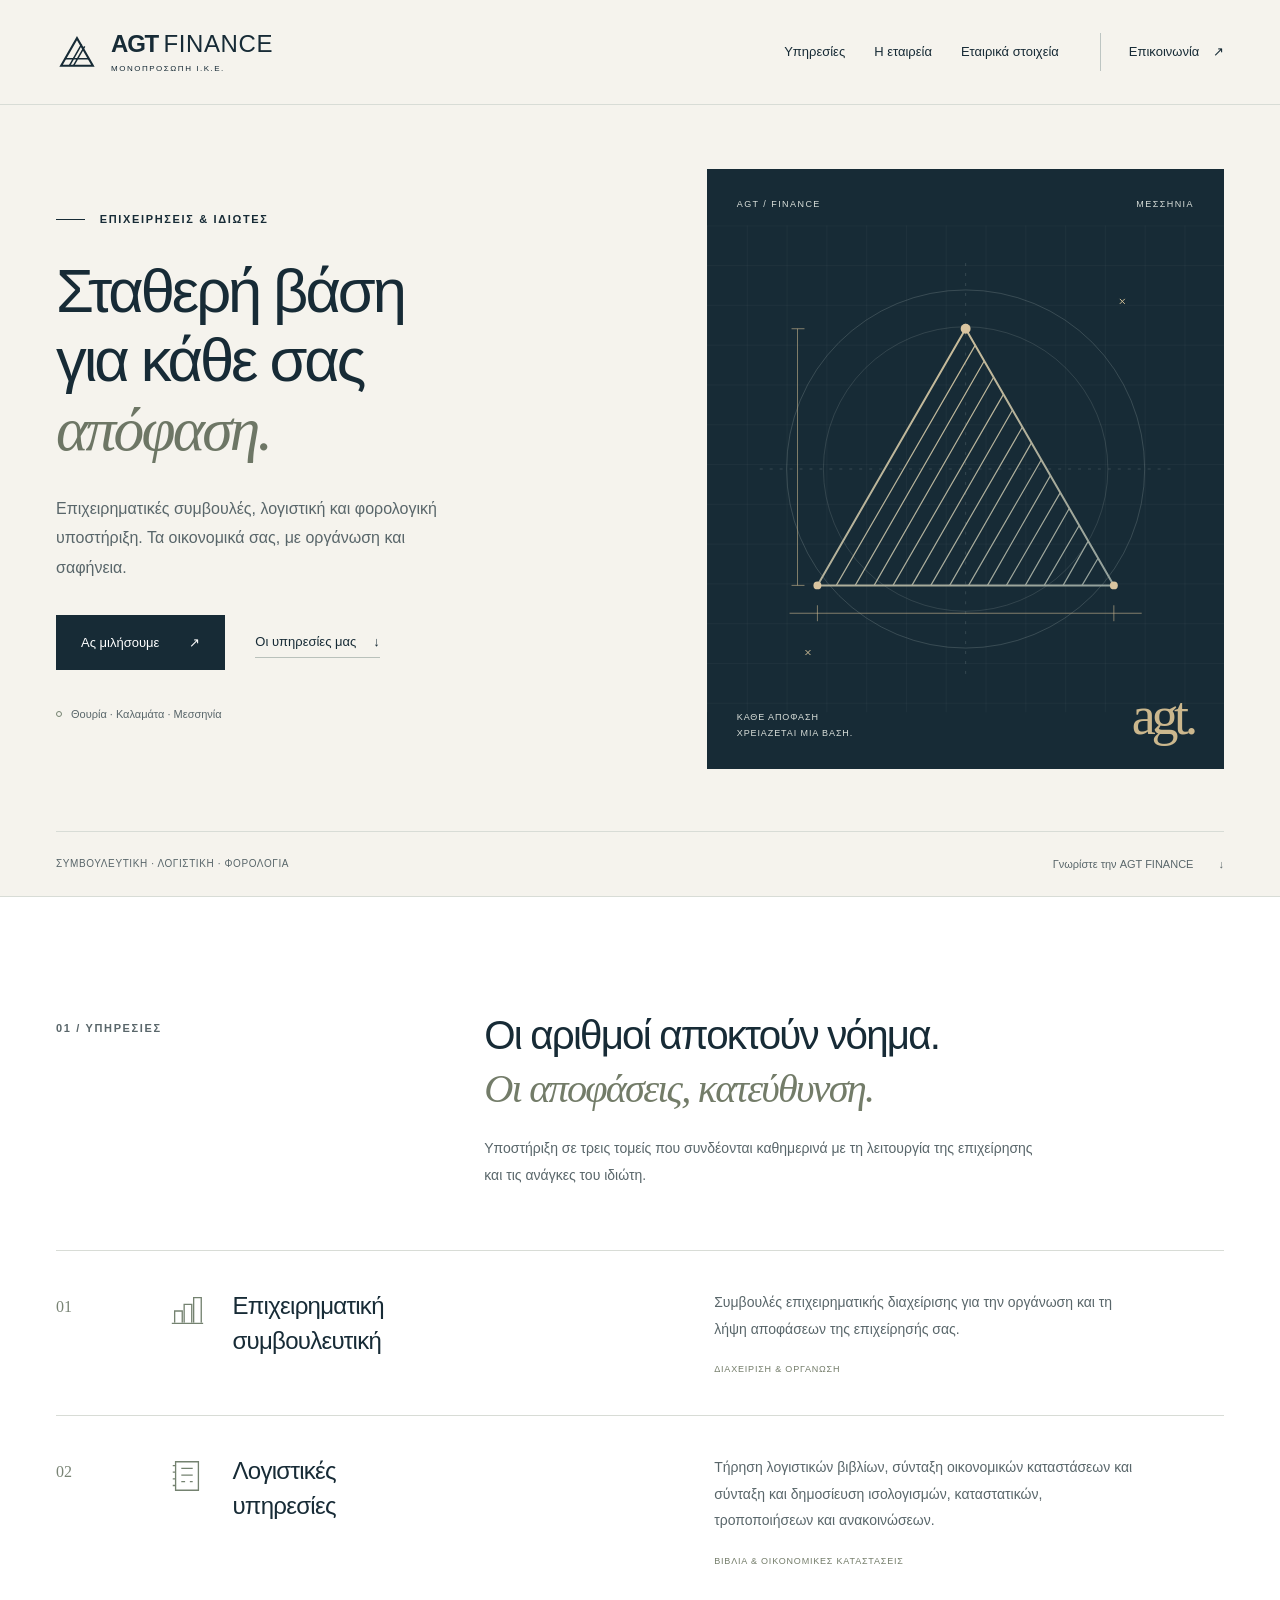
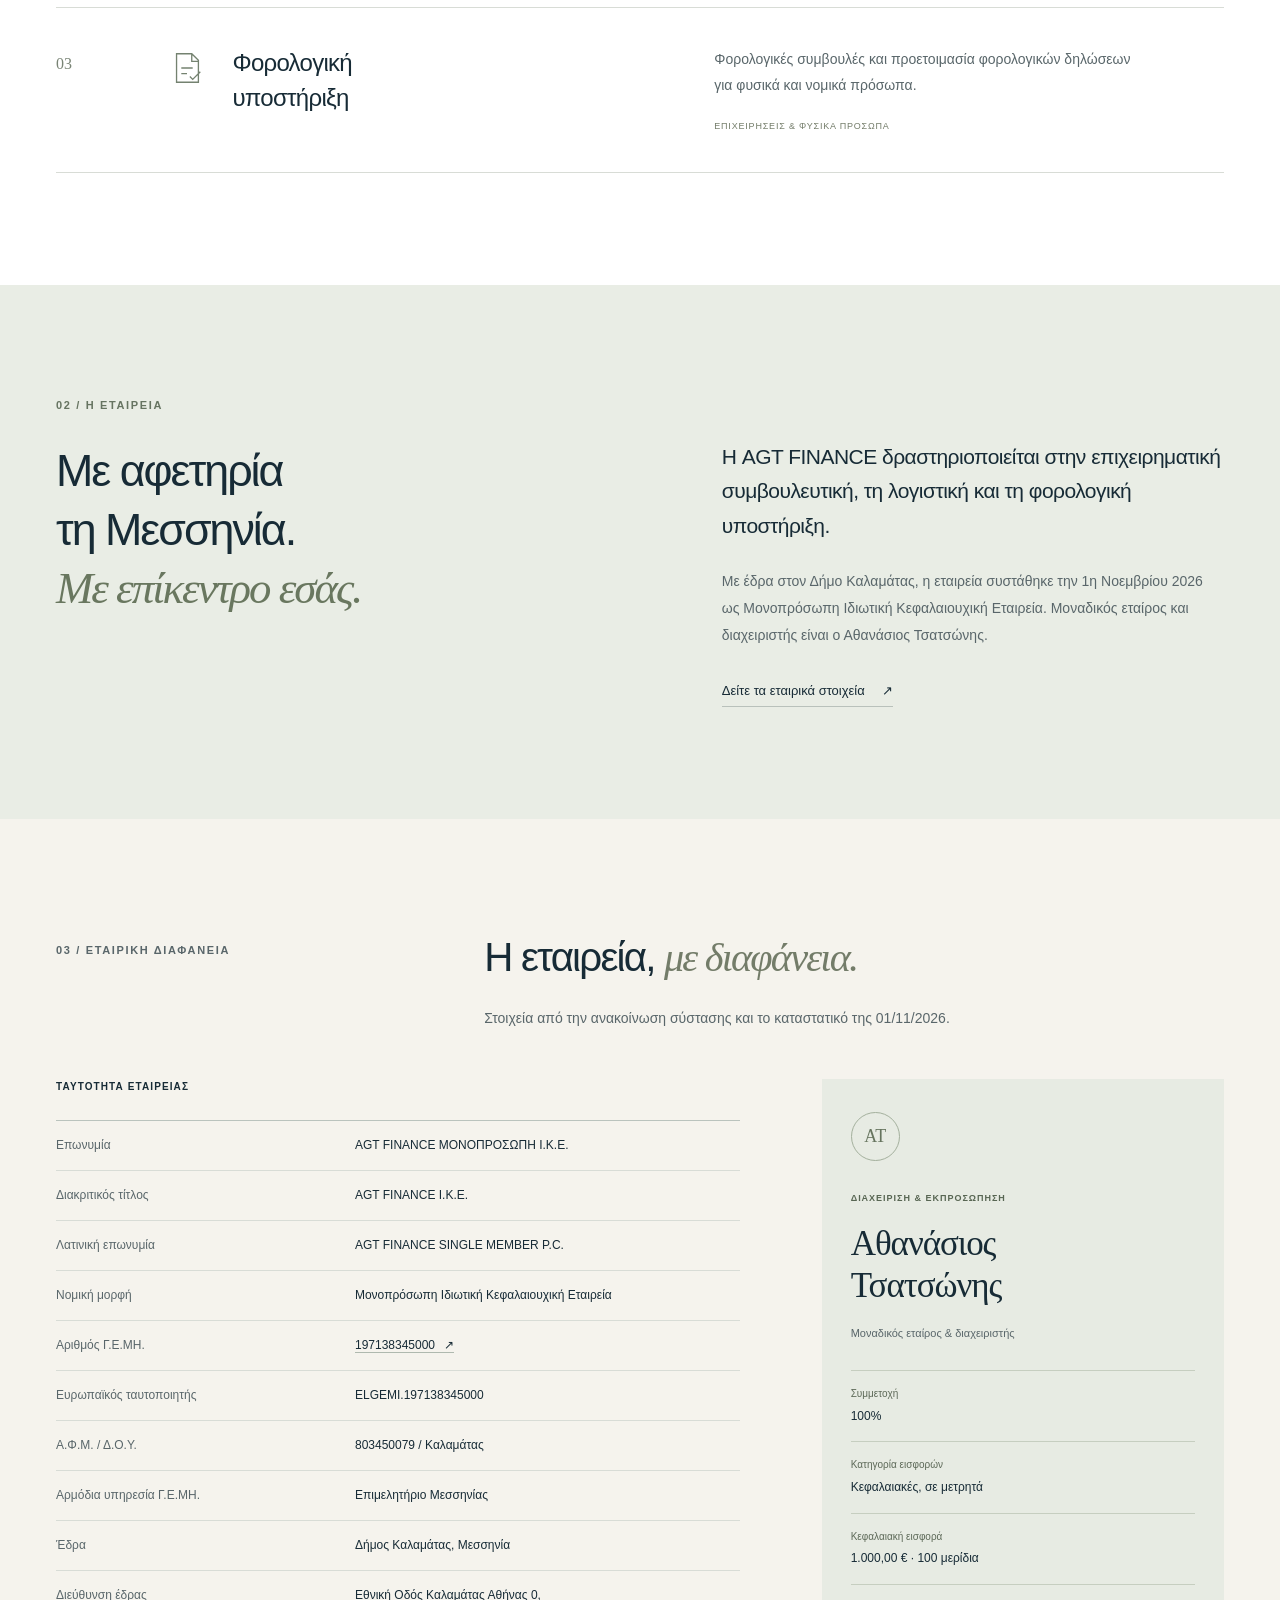
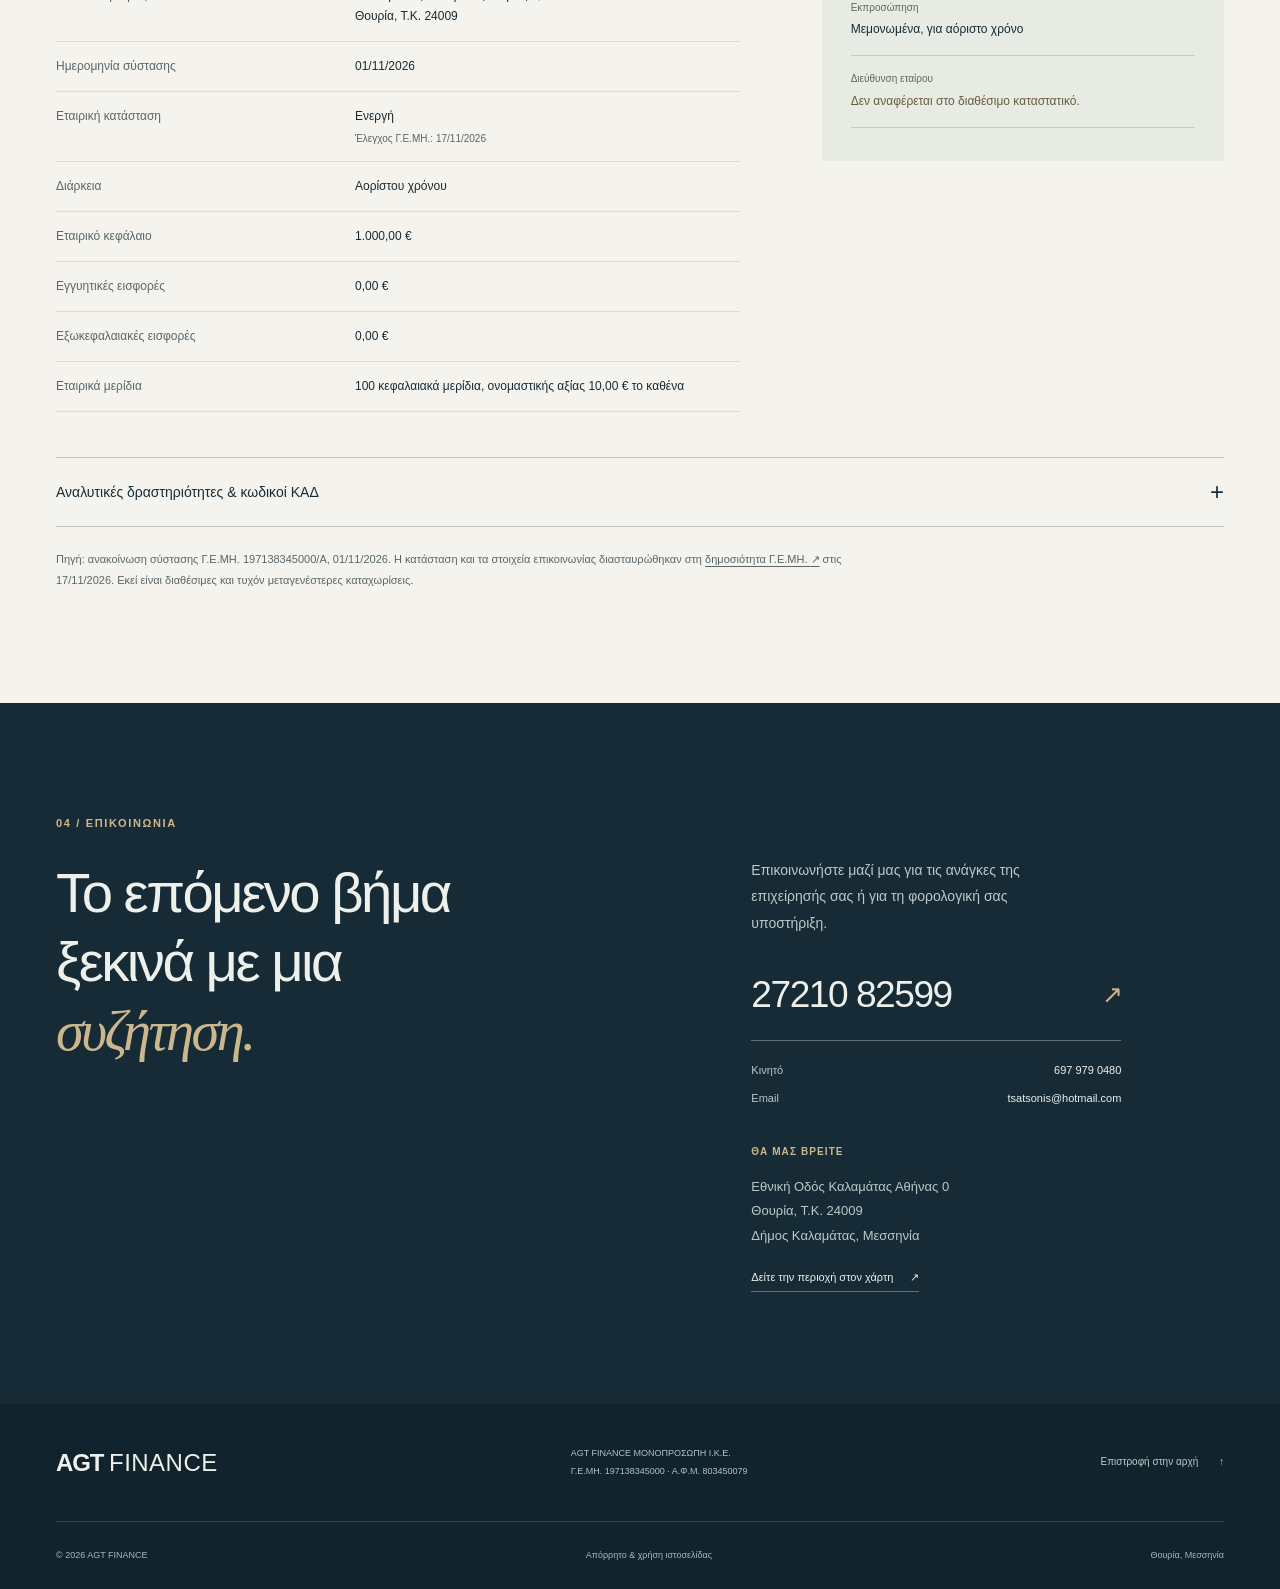
==== index.html @ 4bd919c2 "Create AGT FINANCE corporate website" ====
<!doctype html>
<html lang="el">
<head>
  <meta charset="utf-8">
  <meta name="viewport" content="width=device-width, initial-scale=1">
  <meta name="theme-color" content="#172b36">
  <title>AGT FINANCE | Επιχειρηματικές, λογιστικές & φορολογικές υπηρεσίες</title>
  <meta name="description" content="AGT FINANCE ΜΟΝΟΠΡΟΣΩΠΗ Ι.Κ.Ε. — Συμβουλές επιχειρηματικής διαχείρισης, λογιστικές και φορολογικές υπηρεσίες στη Μεσσηνία. Εταιρικά στοιχεία και επικοινωνία.">
  <link rel="canonical" href="https://kl1me.github.io/agt-finance/">
  <meta property="og:type" content="website">
  <meta property="og:locale" content="el_GR">
  <meta property="og:site_name" content="AGT FINANCE">
  <meta property="og:title" content="AGT FINANCE | Σταθερή βάση για κάθε σας απόφαση.">
  <meta property="og:description" content="Επιχειρηματικές συμβουλές, λογιστική και φορολογική υποστήριξη. Μεσσηνία.">
  <meta property="og:url" content="https://kl1me.github.io/agt-finance/">
  <link rel="icon" type="image/svg+xml" href="./assets/favicon.svg">
  <link rel="stylesheet" href="./styles.css">
  <script src="./script.js" defer></script>
  <script type="application/ld+json">
  {
    "@context": "https://schema.org",
    "@type": "AccountingService",
    "name": "AGT FINANCE Ι.Κ.Ε.",
    "legalName": "AGT FINANCE ΜΟΝΟΠΡΟΣΩΠΗ Ι.Κ.Ε.",
    "alternateName": "AGT FINANCE SINGLE MEMBER P.C.",
    "url": "https://kl1me.github.io/agt-finance/",
    "telephone": ["+302721082599", "+306979790480"],
    "email": "tsatsonis@hotmail.com",
    "taxID": "803450079",
    "foundingDate": "2026-11-01",
    "identifier": {"@type": "PropertyValue", "propertyID": "Γ.Ε.ΜΗ.", "value": "197138345000"},
    "address": {
      "@type": "PostalAddress",
      "streetAddress": "Εθνική Οδός Καλαμάτας Αθήνας 0",
      "addressLocality": "Θουρία, Δήμος Καλαμάτας",
      "addressRegion": "Μεσσηνία",
      "postalCode": "24009",
      "addressCountry": "GR"
    }
  }
  </script>
</head>
<body>
  <a class="skip-link" href="#main">Μετάβαση στο περιεχόμενο</a>
  <header class="header">
    <div class="container header-inner">
      <a class="brand" href="#home" aria-label="AGT FINANCE — Αρχική">
        <svg class="brand-symbol" viewBox="0 0 42 42" fill="none" aria-hidden="true"><path d="M5 34 20.5 7 36 34H5Z" stroke="currentColor" stroke-width="2"/><path d="M13 34 25 13M9 27h23M17 34l11-19" stroke="currentColor" stroke-width="1.5"/></svg>
        <span class="wordmark">AGT <span>FINANCE</span><small>ΜΟΝΟΠΡΟΣΩΠΗ Ι.Κ.Ε.</small></span>
      </a>
      <button class="menu-toggle" type="button" aria-expanded="false" aria-controls="navigation"><span>Μενού</span><svg width="20" height="20" viewBox="0 0 20 20" fill="none" aria-hidden="true"><path d="M2 6h16M2 14h16" stroke="currentColor" stroke-width="1.5"/></svg></button>
      <nav class="navigation" id="navigation" aria-label="Κύρια πλοήγηση">
        <a href="#services">Υπηρεσίες</a>
        <a href="#company">Η εταιρεία</a>
        <a href="#transparency">Εταιρικά στοιχεία</a>
        <a class="nav-contact" href="#contact">Επικοινωνία <span aria-hidden="true">↗</span></a>
      </nav>
    </div>
  </header>

  <main id="main">
    <section class="hero" id="home" aria-labelledby="hero-title">
      <div class="container hero-grid">
        <div class="hero-copy">
          <p class="eyebrow"><span class="short-rule"></span> ΕΠΙΧΕΙΡΗΣΕΙΣ & ΙΔΙΩΤΕΣ</p>
          <h1 id="hero-title">Σταθερή βάση<br>για κάθε σας<br><em>απόφαση.</em></h1>
          <p class="hero-description">Επιχειρηματικές συμβουλές, λογιστική και φορολογική υποστήριξη. Τα οικονομικά σας, με οργάνωση και σαφήνεια.</p>
          <div class="hero-actions">
            <a class="button button-dark" href="#contact">Ας μιλήσουμε <span aria-hidden="true">↗</span></a>
            <a class="text-link" href="#services">Οι υπηρεσίες μας <span aria-hidden="true">↓</span></a>
          </div>
          <div class="hero-location"><span class="location-dot" aria-hidden="true"></span> Θουρία · Καλαμάτα · Μεσσηνία</div>
        </div>
        <div class="hero-art" aria-hidden="true">
          <div class="art-top"><span>AGT / FINANCE</span><span>ΜΕΣΣΗΝΙΑ</span></div>
          <svg class="architecture" viewBox="0 0 520 490" fill="none">
            <defs>
              <pattern id="grid" width="40" height="40" patternUnits="userSpaceOnUse"><path d="M40 0H0v40" stroke="#d4dbd9" stroke-opacity=".13" stroke-width=".6"/></pattern>
              <linearGradient id="pillar" x1="165" y1="100" x2="390" y2="410" gradientUnits="userSpaceOnUse"><stop stop-color="#d4c29a"/><stop offset="1" stop-color="#8c9d9c"/></linearGradient>
            </defs>
            <path fill="url(#grid)" d="M0 0h520v490H0z"/>
            <circle cx="260" cy="245" r="180" stroke="#d7dfdc" stroke-opacity=".18"/>
            <circle cx="260" cy="245" r="143" stroke="#d7dfdc" stroke-opacity=".14"/>
            <path d="M260 38v414M53 245h414" stroke="#d7dfdc" stroke-opacity=".16" stroke-dasharray="3 7"/>
            <path d="m111 362 149-258 149 258H111Z" stroke="url(#pillar)" stroke-width="2"/>
            <path d="m130 362 140-242m-121 242L279 136M168 362l120-209M187 362l111-192M206 362l101-176M225 362l92-159M244 362l82-143M263 362l73-126M282 362l63-110M301 362l54-93M320 362l44-77M339 362l35-60M358 362l25-44M377 362l16-27" stroke="url(#pillar)" stroke-width="1.2"/>
            <path d="M83 390h354M111 382v16m298-16v16M91 362V104m-6 0h13m-13 258h13" stroke="#cdb990" stroke-opacity=".6"/>
            <circle cx="260" cy="104" r="5" fill="#dac5a0"/>
            <circle cx="111" cy="362" r="4" fill="#dac5a0"/>
            <circle cx="409" cy="362" r="4" fill="#dac5a0"/>
            <path d="m415 79 5-5m-5 0 5 5M99 432l5-5m-5 0 5 5" stroke="#d4c29a"/>
          </svg>
          <div class="art-bottom"><span>ΚΑΘΕ ΑΠΟΦΑΣΗ<br>ΧΡΕΙΑΖΕΤΑΙ ΜΙΑ ΒΑΣΗ.</span><span class="art-monogram">agt.</span></div>
        </div>
      </div>
      <div class="container hero-bottom"><span>ΣΥΜΒΟΥΛΕΥΤΙΚΗ · ΛΟΓΙΣΤΙΚΗ · ΦΟΡΟΛΟΓΙΑ</span><a href="#services">Γνωρίστε την AGT FINANCE <span aria-hidden="true">↓</span></a></div>
    </section>

    <section class="services section" id="services" aria-labelledby="services-title">
      <div class="container">
        <div class="section-heading">
          <p class="eyebrow">01 / ΥΠΗΡΕΣΙΕΣ</p>
          <div><h2 id="services-title">Οι αριθμοί αποκτούν νόημα.<br><em>Οι αποφάσεις, κατεύθυνση.</em></h2><p>Υποστήριξη σε τρεις τομείς που συνδέονται καθημερινά με τη λειτουργία της επιχείρησης και τις ανάγκες του ιδιώτη.</p></div>
        </div>
        <div class="service-list">
          <article class="service-row">
            <span class="service-number" aria-hidden="true">01</span>
            <div class="service-name"><svg viewBox="0 0 40 40" fill="none" aria-hidden="true"><path d="M7 32V20h8v12m2 0V13h8v19m2 0V6h8v26M4 33h33" stroke="currentColor" stroke-width="1.4"/></svg><h3>Επιχειρηματική<br>συμβουλευτική</h3></div>
            <div class="service-description"><p>Συμβουλές επιχειρηματικής διαχείρισης για την οργάνωση και τη λήψη αποφάσεων της επιχείρησής σας.</p><span class="service-tag">ΔΙΑΧΕΙΡΙΣΗ & ΟΡΓΑΝΩΣΗ</span></div>
          </article>
          <article class="service-row">
            <span class="service-number" aria-hidden="true">02</span>
            <div class="service-name"><svg viewBox="0 0 40 40" fill="none" aria-hidden="true"><path d="M8 5h24v30H8V5Zm6 7h12m-12 7h12m-12 7h4m5 0h3M5 9h3M5 16h3M5 23h3M5 30h3" stroke="currentColor" stroke-width="1.4"/></svg><h3>Λογιστικές<br>υπηρεσίες</h3></div>
            <div class="service-description"><p>Τήρηση λογιστικών βιβλίων, σύνταξη οικονομικών καταστάσεων και σύνταξη και δημοσίευση ισολογισμών, καταστατικών, τροποποιήσεων και ανακοινώσεων.</p><span class="service-tag">ΒΙΒΛΙΑ & ΟΙΚΟΝΟΜΙΚΕΣ ΚΑΤΑΣΤΑΣΕΙΣ</span></div>
          </article>
          <article class="service-row">
            <span class="service-number" aria-hidden="true">03</span>
            <div class="service-name"><svg viewBox="0 0 40 40" fill="none" aria-hidden="true"><path d="M9 5h16l7 7v23H9V5Zm16 0v8h7M14 20h12m-12 6h6m3 3 3 3 8-8" stroke="currentColor" stroke-width="1.4"/></svg><h3>Φορολογική<br>υποστήριξη</h3></div>
            <div class="service-description"><p>Φορολογικές συμβουλές και προετοιμασία φορολογικών δηλώσεων για φυσικά και νομικά πρόσωπα.</p><span class="service-tag">ΕΠΙΧΕΙΡΗΣΕΙΣ & ΦΥΣΙΚΑ ΠΡΟΣΩΠΑ</span></div>
          </article>
        </div>
      </div>
    </section>

    <section class="about section" id="company" aria-labelledby="company-title">
      <div class="container about-grid">
        <div class="about-intro"><p class="eyebrow">02 / Η ΕΤΑΙΡΕΙΑ</p><h2 id="company-title">Με αφετηρία<br>τη Μεσσηνία.<br><em>Με επίκεντρο εσάς.</em></h2></div>
        <div class="about-copy"><p class="lead">Η AGT FINANCE δραστηριοποιείται στην επιχειρηματική συμβουλευτική, τη λογιστική και τη φορολογική υποστήριξη.</p><p>Με έδρα στον Δήμο Καλαμάτας, η εταιρεία συστάθηκε την 1η Νοεμβρίου 2026 ως Μονοπρόσωπη Ιδιωτική Κεφαλαιουχική Εταιρεία. Μοναδικός εταίρος και διαχειριστής είναι ο Αθανάσιος Τσατσώνης.</p><a class="text-link" href="#transparency">Δείτε τα εταιρικά στοιχεία <span aria-hidden="true">↗</span></a></div>
      </div>
    </section>

    <section class="transparency section" id="transparency" aria-labelledby="transparency-title">
      <div class="container">
        <div class="section-heading"><p class="eyebrow">03 / ΕΤΑΙΡΙΚΗ ΔΙΑΦΑΝΕΙΑ</p><div><h2 id="transparency-title">Η εταιρεία, <em>με διαφάνεια.</em></h2><p>Στοιχεία από την ανακοίνωση σύστασης και το καταστατικό της 01/11/2026.</p></div></div>
        <div class="legal-grid">
          <div class="company-details">
            <h3 class="small-heading">ΤΑΥΤΟΤΗΤΑ ΕΤΑΙΡΕΙΑΣ</h3>
            <dl class="details-list">
              <div><dt>Επωνυμία</dt><dd>AGT FINANCE ΜΟΝΟΠΡΟΣΩΠΗ Ι.Κ.Ε.</dd></div>
              <div><dt>Διακριτικός τίτλος</dt><dd>AGT FINANCE Ι.Κ.Ε.</dd></div>
              <div><dt>Λατινική επωνυμία</dt><dd>AGT FINANCE SINGLE MEMBER P.C.</dd></div>
              <div><dt>Νομική μορφή</dt><dd>Μονοπρόσωπη Ιδιωτική Κεφαλαιουχική Εταιρεία</dd></div>
              <div><dt>Αριθμός Γ.Ε.ΜΗ.</dt><dd><a href="https://publicity.businessportal.gr/company/197138345000" target="_blank" rel="noopener noreferrer">197138345000 <span aria-hidden="true">↗</span></a></dd></div>
              <div><dt>Ευρωπαϊκός ταυτοποιητής</dt><dd>ELGEMI.197138345000</dd></div>
              <div><dt>Α.Φ.Μ. / Δ.Ο.Υ.</dt><dd>803450079 / Καλαμάτας</dd></div>
              <div><dt>Αρμόδια υπηρεσία Γ.Ε.ΜΗ.</dt><dd>Επιμελητήριο Μεσσηνίας</dd></div>
              <div><dt>Έδρα</dt><dd>Δήμος Καλαμάτας, Μεσσηνία</dd></div>
              <div><dt>Διεύθυνση έδρας</dt><dd>Εθνική Οδός Καλαμάτας Αθήνας 0,<br>Θουρία, Τ.Κ. 24009</dd></div>
              <div><dt>Ημερομηνία σύστασης</dt><dd><time datetime="2026-11-01">01/11/2026</time></dd></div>
              <div><dt>Εταιρική κατάσταση</dt><dd>Ενεργή <small class="verified-date">Έλεγχος Γ.Ε.ΜΗ.: 17/11/2026</small></dd></div>
              <div><dt>Διάρκεια</dt><dd>Αορίστου χρόνου</dd></div>
              <div><dt>Εταιρικό κεφάλαιο</dt><dd>1.000,00 €</dd></div>
              <div><dt>Εγγυητικές εισφορές</dt><dd>0,00 €</dd></div>
              <div><dt>Εξωκεφαλαιακές εισφορές</dt><dd>0,00 €</dd></div>
              <div><dt>Εταιρικά μερίδια</dt><dd>100 κεφαλαιακά μερίδια, ονομαστικής αξίας 10,00 € το καθένα</dd></div>
            </dl>
          </div>
          <aside class="partner-panel" aria-labelledby="partner-title">
            <div class="partner-avatar" aria-hidden="true">ΑΤ</div>
            <p class="small-heading">ΔΙΑΧΕΙΡΙΣΗ & ΕΚΠΡΟΣΩΠΗΣΗ</p>
            <h3 id="partner-title">Αθανάσιος<br>Τσατσώνης</h3>
            <p class="partner-role">Μοναδικός εταίρος & διαχειριστής</p>
            <dl class="partner-details">
              <div><dt>Συμμετοχή</dt><dd>100%</dd></div>
              <div><dt>Κατηγορία εισφορών</dt><dd>Κεφαλαιακές, σε μετρητά</dd></div>
              <div><dt>Κεφαλαιακή εισφορά</dt><dd>1.000,00 € · 100 μερίδια</dd></div>
              <div><dt>Εκπροσώπηση</dt><dd>Μεμονωμένα, για αόριστο χρόνο</dd></div>
              <div><dt>Διεύθυνση εταίρου</dt><dd class="pending-address">Δεν αναφέρεται στο διαθέσιμο καταστατικό.</dd></div>
            </dl>
          </aside>
        </div>
        <details class="activity-details"><summary><span>Αναλυτικές δραστηριότητες & κωδικοί ΚΑΔ</span><span class="details-plus" aria-hidden="true">+</span></summary>
          <ul class="activity-list">
            <li><code>70201000</code><span>Υπηρεσίες παροχής συμβουλών επιχειρηματικής διαχείρισης <strong>Κύρια δραστηριότητα</strong></span></li>
            <li><code>69202201</code><span>Υπηρεσίες λογιστή για σύνταξη οικονομικών καταστάσεων και φορολογικών δηλώσεων</span></li>
            <li><code>69202202</code><span>Υπηρεσίες σύνταξης και δημοσίευσης ισολογισμών, καταστατικών, τροποποιήσεων, ανακοινώσεων κ.λπ.</span></li>
            <li><code>69202300</code><span>Υπηρεσίες τήρησης λογιστικών βιβλίων</span></li>
            <li><code>69203100</code><span>Υπηρεσίες παροχής φορολογικών συμβουλών σε νομικά πρόσωπα και προετοιμασία φορολογικών δηλώσεων</span></li>
            <li><code>69203200</code><span>Υπηρεσίες παροχής φορολογικών συμβουλών σε φυσικά πρόσωπα και προετοιμασία φορολογικών δηλώσεων</span></li>
          </ul>
        </details>
        <p class="source-note">Πηγή: ανακοίνωση σύστασης Γ.Ε.ΜΗ. 197138345000/Α, 01/11/2026. Η κατάσταση και τα στοιχεία επικοινωνίας διασταυρώθηκαν στη <a href="https://publicity.businessportal.gr/company/197138345000" target="_blank" rel="noopener noreferrer">δημοσιότητα Γ.Ε.ΜΗ. <span aria-hidden="true">↗</span></a> στις 17/11/2026. Εκεί είναι διαθέσιμες και τυχόν μεταγενέστερες καταχωρίσεις.</p>
      </div>
    </section>

    <section class="contact section" id="contact" aria-labelledby="contact-title">
      <div class="container contact-grid">
        <div><p class="eyebrow">04 / ΕΠΙΚΟΙΝΩΝΙΑ</p><h2 id="contact-title">Το επόμενο βήμα<br>ξεκινά με μια<br><em>συζήτηση.</em></h2></div>
        <div class="contact-info"><p>Επικοινωνήστε μαζί μας για τις ανάγκες της επιχείρησής σας ή για τη φορολογική σας υποστήριξη.</p><a class="phone-link" href="tel:+302721082599" aria-label="Καλέστε στο 27210 82599">27210 82599 <span aria-hidden="true">↗</span></a><div class="contact-extra"><a href="tel:+306979790480">Κινητό <span>697 979 0480</span></a><a href="mailto:tsatsonis@hotmail.com">Email <span>tsatsonis@hotmail.com</span></a></div><div class="contact-address"><span class="small-heading">ΘΑ ΜΑΣ ΒΡΕΙΤΕ</span><address>Εθνική Οδός Καλαμάτας Αθήνας 0<br>Θουρία, Τ.Κ. 24009<br>Δήμος Καλαμάτας, Μεσσηνία</address><a class="text-link" href="https://www.google.com/maps/search/?api=1&query=Εθνική+Οδός+Καλαμάτας+Αθήνας+Θουρία+24009" target="_blank" rel="noopener noreferrer">Δείτε την περιοχή στον χάρτη <span aria-hidden="true">↗</span></a></div></div>
      </div>
    </section>
  </main>

  <footer class="footer">
    <div class="container footer-top"><a class="footer-brand" href="#home">AGT <span>FINANCE</span></a><p>AGT FINANCE ΜΟΝΟΠΡΟΣΩΠΗ Ι.Κ.Ε.<br>Γ.Ε.ΜΗ. 197138345000 · Α.Φ.Μ. 803450079</p><a class="back-top" href="#home">Επιστροφή στην αρχή <span aria-hidden="true">↑</span></a></div>
    <div class="container footer-bottom"><span>© 2026 AGT FINANCE</span><button class="privacy-button" type="button" data-open-privacy>Απόρρητο & χρήση ιστοσελίδας</button><span>Θουρία, Μεσσηνία</span></div>
  </footer>

  <dialog class="privacy-dialog" id="privacy-dialog" aria-labelledby="privacy-title">
    <div class="dialog-header"><p class="eyebrow">AGT FINANCE</p><button class="dialog-close" type="button" data-close-privacy aria-label="Κλείσιμο">×</button></div>
    <h2 id="privacy-title">Απόρρητο & χρήση</h2>
    <p>Η ιστοσελίδα παρέχει πληροφορίες για την AGT FINANCE ΜΟΝΟΠΡΟΣΩΠΗ Ι.Κ.Ε. και τις δραστηριότητές της. Το περιεχόμενο δεν αποτελεί εξατομικευμένη λογιστική, φορολογική ή επιχειρηματική συμβουλή.</p>
    <h3>Δεδομένα περιήγησης</h3><p>Η ιστοσελίδα δεν περιλαμβάνει φόρμα επικοινωνίας, εργαλεία ανάλυσης επισκεψιμότητας, διαφημιστικούς ιχνηλάτες ή ενσωματωμένους χάρτες και δεν εγκαθιστά cookies από τον κώδικά της.</p><p>Η φιλοξενία παρέχεται από το GitHub Pages. Κατά την επίσκεψή σας, το GitHub ενδέχεται να επεξεργάζεται τεχνικά δεδομένα, όπως τη διεύθυνση IP, σύμφωνα με τη <a href="https://docs.github.com/en/site-policy/privacy-policies/github-general-privacy-statement" target="_blank" rel="noopener noreferrer">δική του δήλωση απορρήτου</a>.</p>
    <h3>Εξωτερικοί σύνδεσμοι</h3><p>Οι σύνδεσμοι προς τη δημοσιότητα Γ.Ε.ΜΗ. και το Google Maps οδηγούν σε ιστοσελίδες τρίτων, με τους δικούς τους όρους και πολιτικές απορρήτου.</p>
    <h3>Επικοινωνία</h3><p>Για ζητήματα που αφορούν την ιστοσελίδα ή τα δημοσιευμένα εταιρικά στοιχεία, καλέστε στο <a href="tel:+306979790480">697 979 0480</a> ή απευθυνθείτε στην εταιρική έδρα.</p><p class="privacy-date">Τελευταία ενημέρωση: 17/11/2026</p>
    <button class="button button-dark" type="button" data-close-privacy>Κλείσιμο <span aria-hidden="true">↗</span></button>
  </dialog>
</body>
</html>
---- styles.css ----
:root {
  --ink:#172b36;
  --ink-deep:#11232c;
  --paper:#f5f3ed;
  --white:#fff;
  --muted:#59666a;
  --line:#d8dcd6;
  --gold:#cbb78d;
  --serif:Georgia,'Times New Roman',serif;
  --sans:-apple-system,BlinkMacSystemFont,'Segoe UI',Arial,sans-serif
}
* {
  box-sizing:border-box
}
html {
  scroll-behavior:smooth;
  scroll-padding-top:100px
}
body {
  margin:0;
  background:var(--paper);
  color:var(--ink);
  font-family:var(--sans);
  font-size:16px;
  line-height:1.65;
  -webkit-font-smoothing:antialiased
}
a {
  color:inherit;
  text-decoration:none
}
button {
  font:inherit
}
button,a {
  -webkit-tap-highlight-color:transparent
}
button {
  cursor:pointer
}
svg {
  display:block
}
h1,h2,h3,p {
  margin:0
}
h1,h2,h3 {
  font-weight:400
}
em {
  font-family:var(--serif);
  font-weight:400
}
a:focus-visible,button:focus-visible,summary:focus-visible {
  outline:3px solid #977e47;
  outline-offset:6px
}
.container {
  width:min(1240px,calc(100% - 112px));
  margin-inline:auto
}
.section {
  padding:112px 0
}
.eyebrow {
  font-size:11px;
  letter-spacing:.15em;
  font-weight:600;
  line-height:1.5
}
.short-rule {
  display:inline-block;
  width:29px;
  height:1px;
  background:currentColor;
  vertical-align:middle;
  margin-right:10px
}
.skip-link {
  position:fixed;
  top:-100px;
  left:20px;
  z-index:100;
  background:var(--ink);
  color:#fff;
  padding:12px 20px
}
.skip-link:focus {
  top:12px
}
.header {
  position:sticky;
  top:0;
  z-index:20;
  background:rgba(245,243,237,.97);
  border-bottom:1px solid var(--line)
}
.header-inner {
  display:flex;
  justify-content:space-between;
  align-items:center;
  height:104px;
  gap:25px
}
.brand {
  display:flex;
  align-items:center;
  gap:12px;
  flex-shrink:0
}
.brand-symbol {
  width:43px;
  height:43px
}
.wordmark {
  font-size:24px;
  font-weight:650;
  letter-spacing:-.05em;
  line-height:1
}
.wordmark>span {
  font-weight:350;
  letter-spacing:.025em
}
.wordmark small {
  display:block;
  font-size:8px;
  letter-spacing:.19em;
  margin-top:9px;
  font-weight:500
}
.navigation {
  display:flex;
  align-items:center;
  gap:29px;
  font-size:13px
}
.navigation>a {
  padding:8px 0;
  position:relative
}
.navigation>a:after {
  content:'';
  height:1px;
  background:currentColor;
  position:absolute;
  left:0;
  bottom:2px;
  right:100%;
  transition:right .2s
}
.navigation>a:hover:after {
  right:0
}
.navigation .nav-contact {
  margin-left:12px;
  border-left:1px solid #bdc5c2;
  padding-left:28px
}
.nav-contact span {
  margin-left:10px
}
.menu-toggle {
  display:none
}
.hero {
  padding-top:64px
}
.hero-grid {
  display:grid;
  grid-template-columns:1.1fr 1fr;
  gap:7%;
  align-items:center
}
.hero-copy {
  padding:10px 0 14px
}
.hero-copy .eyebrow {
  margin-bottom:30px
}
.hero h1 {
  font-size:clamp(48px,4.8vw,70px);
  line-height:1.12;
  letter-spacing:-.05em
}
.hero h1 em {
  color:#6d7665;
  letter-spacing:-.045em
}
.hero-description {
  max-width:415px;
  margin-top:30px;
  color:var(--muted);
  font-size:16px;
  line-height:1.85
}
.hero-actions {
  display:flex;
  align-items:center;
  gap:30px;
  margin-top:32px
}
.button {
  display:inline-flex;
  justify-content:space-between;
  align-items:center;
  gap:30px;
  padding:16px 24px;
  font-size:13px;
  font-weight:500;
  border:1px solid transparent;
  transition:background .2s,transform .2s
}
.button-dark {
  background:var(--ink);
  color:var(--white)
}
.button-dark:hover {
  background:#2d4650;
  transform:translateY(-2px)
}
.text-link {
  display:inline-flex;
  align-items:center;
  gap:17px;
  font-size:13px;
  font-weight:500;
  border-bottom:1px solid #b9c1bb;
  padding:5px 0
}
.text-link:hover {
  border-color:currentColor
}
.hero-location {
  display:flex;
  gap:9px;
  align-items:center;
  color:var(--muted);
  font-size:11px;
  margin-top:35px
}
.location-dot {
  width:6px;
  height:6px;
  border:1px solid #748270;
  border-radius:50%
}
.hero-art {
  background:var(--ink);
  color:#d9dfda;
  position:relative;
  aspect-ratio:1/1.16;
  display:flex;
  flex-direction:column;
  justify-content:space-between;
  overflow:hidden
}
.art-top,.art-bottom {
  display:flex;
  align-items:center;
  justify-content:space-between;
  position:relative;
  z-index:1
}
.art-top {
  font-size:9px;
  letter-spacing:.16em;
  padding:28px 30px
}
.architecture {
  width:100%;
  position:absolute;
  top:50%;
  transform:translateY(-50%);
  left:0
}
.art-bottom {
  padding:28px 30px;
  align-items:flex-end
}
.art-bottom>span:first-child {
  font-size:9px;
  letter-spacing:.1em;
  line-height:1.8
}
.art-monogram {
  font-family:var(--serif);
  font-size:54px;
  line-height:.9;
  letter-spacing:-.08em;
  color:var(--gold)
}
.hero-bottom {
  border-top:1px solid var(--line);
  margin-top:62px;
  display:flex;
  justify-content:space-between;
  align-items:center;
  padding:23px 0;
  color:var(--muted);
  font-size:10px;
  letter-spacing:.06em
}
.hero-bottom a {
  font-size:11px;
  letter-spacing:0
}
.hero-bottom a span {
  padding-left:22px
}
.services {
  background:#fff;
  border-top:1px solid var(--line)
}
.section-heading {
  display:grid;
  grid-template-columns:1fr 2fr;
  gap:5%;
  margin-bottom:62px;
  align-items:start
}
.section-heading>.eyebrow {
  padding-top:11px;
  color:var(--muted)
}
h2 {
  font-size:clamp(30px,3.15vw,44px);
  line-height:1.3;
  letter-spacing:-.045em
}
.section-heading h2 em {
  color:#737c69
}
.section-heading>div>p {
  margin-top:20px;
  color:var(--muted);
  max-width:570px;
  font-size:14px;
  line-height:1.9
}
.service-list {
  border-top:1px solid var(--line)
}
.service-row {
  padding:38px 0;
  display:grid;
  grid-template-columns:.15fr 1fr 1fr;
  gap:36px;
  border-bottom:1px solid var(--line)
}
.service-number {
  font-family:var(--serif);
  color:#798475;
  font-size:16px;
  padding-top:5px
}
.service-name {
  display:flex;
  gap:26px;
  align-items:flex-start
}
.service-name svg {
  width:38px;
  height:38px;
  flex-shrink:0;
  color:#748270;
  margin-top:3px
}
.service-name h3 {
  font-size:24px;
  line-height:1.45;
  letter-spacing:-.03em
}
.service-description p {
  font-size:14px;
  line-height:1.9;
  color:var(--muted);
  max-width:420px
}
.service-tag {
  display:block;
  font-size:9px;
  letter-spacing:.09em;
  color:#737c69;
  margin-top:20px
}
.about {
  position:relative;
  background:#e9ede5
}
.about-grid {
  display:grid;
  grid-template-columns:1fr 1fr;
  gap:14%
}
.about-intro .eyebrow {
  margin-bottom:28px;
  color:#667461
}
.about h2 {
  font-size:clamp(35px,3.5vw,49px)
}
.about h2 em {
  color:#69775f
}
.about-copy {
  padding-top:43px
}
.about-copy .lead {
  font-size:21px;
  line-height:1.65;
  letter-spacing:-.025em;
  color:var(--ink);
  margin-bottom:24px
}
.about-copy p {
  font-size:14px;
  color:var(--muted);
  line-height:1.95
}
.about-copy .text-link {
  margin-top:25px
}
.transparency {
  background:var(--paper)
}
.transparency .section-heading {
  margin-bottom:48px
}
.legal-grid {
  display:grid;
  grid-template-columns:1.7fr 1fr;
  gap:7%;
  align-items:start
}
.small-heading {
  font-size:10px;
  letter-spacing:.11em;
  font-weight:600
}
.company-details>.small-heading {
  padding-bottom:24px;
  border-bottom:1px solid #bac3bd
}
.details-list {
  margin:0
}
.details-list>div {
  display:grid;
  grid-template-columns:1fr 1.4fr;
  gap:24px;
  padding:14px 0;
  border-bottom:1px solid var(--line);
  font-size:12px;
  line-height:1.75
}
.details-list dt {
  color:var(--muted)
}
.details-list dd {
  margin:0;
  overflow-wrap:anywhere
}
.details-list dd>a {
  border-bottom:1px solid #afb9af
}
.details-list dd>a span {
  margin-left:6px
}
.partner-panel {
  background:#e7ebe3;
  padding:33px 29px
}
.partner-avatar {
  border:1px solid #a4b09d;
  border-radius:50%;
  width:49px;
  height:49px;
  display:flex;
  align-items:center;
  justify-content:center;
  font-family:var(--serif);
  font-size:18px;
  color:#66745e;
  margin-bottom:30px
}
.partner-panel>.small-heading {
  font-size:9px;
  color:#586653;
  margin-bottom:17px
}
.partner-panel h3 {
  font-family:var(--serif);
  font-size:35px;
  line-height:1.2;
  letter-spacing:-.03em
}
.partner-role {
  font-size:11px;
  color:var(--muted);
  margin:17px 0 28px
}
.partner-details {
  margin:0;
  border-top:1px solid #c6cec0
}
.partner-details>div {
  padding:15px 0;
  border-bottom:1px solid #c6cec0;
  font-size:12px
}
.partner-details dt {
  font-size:10px;
  color:#5c6857;
  margin-bottom:4px
}
.partner-details dd {
  margin:0;
  overflow-wrap:anywhere
}
.pending-address {
  color:#695c3f
}
.activity-details {
  margin-top:45px;
  border-top:1px solid #bcc6bf;
  border-bottom:1px solid #bcc6bf
}
.activity-details summary {
  display:flex;
  justify-content:space-between;
  align-items:center;
  gap:20px;
  padding:22px 0;
  font-size:14px;
  cursor:pointer;
  list-style:none
}
.activity-details summary::-webkit-details-marker {
  display:none
}
.details-plus {
  font-size:24px;
  font-weight:300;
  line-height:1
}
.activity-details[open] .details-plus {
  transform:rotate(45deg)
}
.activity-list {
  list-style:none;
  margin:0;
  padding:0 0 18px
}
.activity-list li {
  display:flex;
  gap:32px;
  padding:15px 0;
  border-top:1px solid var(--line);
  font-size:12px;
  color:var(--muted)
}
.activity-list code {
  font-size:12px;
  color:var(--ink);
  padding-top:2px;
  min-width:65px
}
.activity-list strong {
  display:block;
  font-size:10px;
  margin-top:4px;
  font-weight:500;
  color:var(--ink)
}
.source-note {
  font-size:11px;
  color:var(--muted);
  line-height:1.9;
  max-width:790px;
  margin-top:22px
}
.source-note a {
  text-decoration:underline;
  text-underline-offset:3px
}
.contact {
  background:var(--ink);
  color:#edf0eb
}
.contact-grid {
  display:grid;
  grid-template-columns:1.15fr 1fr;
  gap:13%
}
.contact .eyebrow {
  color:var(--gold);
  margin-bottom:28px
}
.contact h2 {
  font-size:clamp(40px,4.4vw,60px);
  line-height:1.22
}
.contact h2 em {
  color:var(--gold)
}
.contact-info {
  padding-top:42px
}
.contact-info>p {
  font-size:14px;
  max-width:330px;
  color:#bdc8c8;
  line-height:1.9
}
.phone-link {
  display:flex;
  align-items:center;
  justify-content:space-between;
  border-bottom:1px solid #607179;
  font-size:clamp(25px,2.9vw,38px);
  font-weight:350;
  letter-spacing:-.04em;
  margin:27px 0 32px;
  padding:0 0 15px;
  max-width:370px
}
.phone-link span {
  font-size:25px;
  color:var(--gold)
}
.phone-link:hover {
  color:var(--gold)
}
.contact-address .small-heading {
  color:var(--gold)
}
.contact-address address {
  font-style:normal;
  font-size:13px;
  line-height:1.9;
  color:#bdc8c8;
  margin:11px 0 14px
}
.contact-address .text-link {
  font-size:11px;
  border-color:#5f7277
}
.footer {
  background:var(--ink-deep);
  color:#c2cccc
}
.footer-top {
  padding:39px 0;
  display:flex;
  justify-content:space-between;
  align-items:center;
  gap:30px
}
.footer-brand {
  font-size:24px;
  font-weight:650;
  letter-spacing:-.045em;
  color:#edf0eb
}
.footer-brand span {
  font-weight:300;
  letter-spacing:.02em
}
.footer-top p {
  font-size:9px;
  line-height:1.9;
  color:#b7c1c3
}
.back-top {
  font-size:10px
}
.back-top span {
  margin-left:18px
}
.footer-bottom {
  border-top:1px solid #33464f;
  display:flex;
  justify-content:space-between;
  align-items:center;
  gap:25px;
  padding:22px 0;
  font-size:9px;
  color:#aab8bb
}
.privacy-button {
  background:none;
  border:0;
  padding:4px 0;
  color:inherit;
  font-size:9px
}
.privacy-button:hover {
  text-decoration:underline;
  text-underline-offset:4px
}
.privacy-dialog {
  color:var(--ink);
  background:var(--paper);
  border:0;
  padding:35px;
  max-width:660px;
  width:calc(100% - 32px);
  max-height:85vh;
  line-height:1.8
}
.privacy-dialog::backdrop {
  background:rgba(10,24,30,.7)
}
.dialog-header {
  display:flex;
  justify-content:space-between;
  align-items:center;
  margin-bottom:22px
}
.dialog-close {
  border:0;
  background:none;
  color:var(--ink);
  font-size:30px;
  width:44px;
  height:44px;
  line-height:1
}
.privacy-dialog h2 {
  font-family:var(--serif);
  font-size:32px;
  margin-bottom:20px
}
.privacy-dialog h3 {
  font-size:16px;
  margin:24px 0 9px
}
.privacy-dialog p {
  font-size:13px;
  color:var(--muted);
  margin-bottom:13px
}
.privacy-dialog a {
  text-decoration:underline;
  text-underline-offset:3px
}
.privacy-dialog .privacy-date {
  font-size:11px;
  margin-top:22px
}
.privacy-dialog .button {
  margin-top:12px
}
body:has(.privacy-dialog[open]) {
  overflow:hidden
}
@media(min-width:1550px) {
  .hero {
    padding-top:78px
  }
  .hero h1 {
    font-size:76px
  }
  .hero-grid {
    gap:9%
  }
  .hero-art {
    aspect-ratio:1/1.11
  }
}
@media(max-width:1100px) {
  .container {
    width:calc(100% - 72px)
  }
  .header-inner {
    height:90px
  }
  .navigation {
    gap:19px;
    font-size:12px
  }
  .navigation .nav-contact {
    padding-left:18px;
    margin-left:0
  }
  .wordmark {
    font-size:21px
  }
  .brand-symbol {
    width:37px
  }
  .hero-grid {
    gap:5%;
    grid-template-columns:1.1fr 1fr
  }
  .hero h1 {
    font-size:54px
  }
  .hero-description {
    font-size:14px
  }
  .hero-actions {
    gap:20px
  }
  .hero-actions .text-link {
    font-size:12px
  }
  .button {
    padding:15px 19px;
    gap:20px
  }
  .art-top,.art-bottom {
    padding:23px
  }
  .section {
    padding:85px 0
  }
  .service-row {
    gap:23px;
    grid-template-columns:.12fr 1fr 1fr
  }
  .service-name {
    gap:18px
  }
  .service-name h3 {
    font-size:21px
  }
  .service-description p {
    font-size:13px
  }
  .about-grid {
    gap:9%
  }
  .about-copy .lead {
    font-size:19px
  }
  .legal-grid {
    gap:5%;
    grid-template-columns:1.5fr 1fr
  }
  .partner-panel {
    padding:28px 24px
  }
  .details-list>div {
    gap:16px;
    grid-template-columns:1fr 1.25fr
  }
  .partner-panel h3 {
    font-size:31px
  }
  .contact-grid {
    gap:9%
  }
}
@media(max-width:800px) {
  html {
    scroll-padding-top:85px
  }
  .container {
    width:calc(100% - 44px)
  }
  .header-inner {
    height:79px
  }
  .brand {
    gap:9px
  }
  .brand-symbol {
    width:34px;
    height:34px
  }
  .wordmark {
    font-size:20px
  }
  .wordmark small {
    font-size:7px;
    margin-top:7px
  }
  .menu-toggle {
    display:flex;
    align-items:center;
    gap:12px;
    border:1px solid #c5ccc5;
    background:none;
    padding:9px 12px;
    font-size:11px;
    color:var(--ink)
  }
  .navigation {
    display:none;
    position:absolute;
    top:78px;
    left:0;
    right:0;
    background:var(--paper);
    border-bottom:1px solid var(--line);
    padding:16px 22px 24px;
    flex-direction:column;
    align-items:stretch;
    gap:4px
  }
  .navigation.is-open {
    display:flex
  }
  .navigation>a {
    padding:12px 0
  }
  .navigation .nav-contact {
    border-left:0;
    border-top:1px solid var(--line);
    padding:15px 0 0;
    margin-top:8px
  }
  .navigation>a:after {
    display:none
  }
  .hero {
    padding-top:42px
  }
  .hero-grid {
    gap:35px;
    align-items:stretch
  }
  .hero h1 {
    font-size:45px
  }
  .hero-copy .eyebrow {
    font-size:9px;
    margin-bottom:22px
  }
  .hero-description {
    font-size:13px;
    margin-top:23px
  }
  .hero-actions {
    align-items:flex-start;
    flex-direction:column;
    gap:15px;
    margin-top:24px
  }
  .hero-location {
    font-size:9px;
    margin-top:27px
  }
  .hero-art {
    aspect-ratio:auto;
    min-height:440px
  }
  .art-top {
    font-size:7px;
    padding:20px 17px
  }
  .art-top span:last-child {
    display:none
  }
  .art-bottom {
    padding:20px 17px;
    gap:9px
  }
  .art-bottom>span:first-child {
    font-size:7px;
    letter-spacing:.05em
  }
  .art-monogram {
    font-size:41px
  }
  .architecture {
    width:140%;
    left:-20%
  }
  .hero-bottom {
    margin-top:39px;
    font-size:8px
  }
  .hero-bottom a {
    font-size:9px
  }
  .section-heading {
    grid-template-columns:1fr;
    gap:22px;
    margin-bottom:40px
  }
  .section-heading>.eyebrow {
    padding:0;
    font-size:10px
  }
  .section-heading>div>p {
    font-size:13px;
    max-width:550px
  }
  .section {
    padding:67px 0
  }
  h2 {
    font-size:34px
  }
  .service-row {
    gap:18px;
    grid-template-columns:25px 1fr 1fr;
    padding:30px 0
  }
  .service-name {
    flex-direction:column;
    gap:17px
  }
  .service-name h3 {
    font-size:20px
  }
  .service-name svg {
    width:31px;
    height:31px
  }
  .service-tag {
    font-size:8px;
    line-height:1.7
  }
  .service-description p {
    font-size:12px
  }
  .about-grid {
    gap:8%
  }
  .about h2 {
    font-size:34px
  }
  .about-copy {
    padding-top:39px
  }
  .about-copy .lead {
    font-size:17px
  }
  .about-copy p {
    font-size:12px
  }
  .legal-grid {
    grid-template-columns:1fr;
    gap:35px
  }
  .partner-panel {
    padding:28px;
    display:grid;
    grid-template-columns:1fr 1fr;
    column-gap:32px
  }
  .partner-avatar {
    grid-column:1;
    grid-row:1;
    margin-bottom:24px
  }
  .partner-panel>.small-heading {
    grid-column:1;
    grid-row:2
  }
  .partner-panel h3 {
    grid-column:1;
    grid-row:3;
    font-size:34px
  }
  .partner-role {
    grid-column:1;
    grid-row:4;
    align-self:start
  }
  .partner-details {
    grid-column:2;
    grid-row:1/6;
    border-top:0
  }
  .partner-details>div:first-child {
    padding-top:0
  }
  .details-list>div {
    grid-template-columns:1fr 1.65fr;
    font-size:12px
  }
  .contact-grid {
    gap:8%
  }
  .contact h2 {
    font-size:39px
  }
  .contact-info {
    padding-top:42px
  }
  .contact-info>p {
    font-size:12px
  }
  .phone-link {
    font-size:26px
  }
  .contact-address address {
    font-size:12px
  }
  .footer-top {
    flex-wrap:wrap
  }
  .footer-top p {
    order:3;
    width:100%
  }
  .footer-brand {
    font-size:22px
  }
  .footer-bottom {
    font-size:8px;
    gap:12px
  }
  .privacy-button {
    font-size:8px
  }
}
@media(max-width:560px) {
  .hero-grid {
    grid-template-columns:1fr;
    gap:34px
  }
  .hero-copy {
    padding:0
  }
  .hero h1 {
    font-size:58px;
    letter-spacing:-.055em
  }
  .hero-copy .eyebrow {
    font-size:9px;
    margin-bottom:25px
  }
  .hero-description {
    font-size:14px;
    max-width:340px;
    line-height:1.85;
    margin-top:27px
  }
  .hero-actions {
    flex-direction:row;
    align-items:center;
    gap:25px;
    margin-top:28px
  }
  .hero-actions .text-link {
    font-size:11px;
    gap:12px
  }
  .hero-location {
    font-size:10px;
    margin-top:28px
  }
  .hero-art {
    min-height:0;
    aspect-ratio:1/.93
  }
  .architecture {
    width:100%;
    left:0;
    top:49%
  }
  .art-top {
    font-size:8px;
    padding:22px
  }
  .art-top span:last-child {
    display:block
  }
  .art-bottom {
    padding:22px
  }
  .art-bottom>span:first-child {
    font-size:8px
  }
  .art-monogram {
    font-size:48px
  }
  .hero-bottom {
    margin-top:27px;
    padding:20px 0
  }
  .hero-bottom>a {
    display:none
  }
  .hero-bottom>span {
    font-size:8px;
    letter-spacing:.035em
  }
  .section {
    padding:58px 0
  }
  .section-heading {
    gap:23px;
    margin-bottom:34px
  }
  h2 {
    font-size:31px;
    line-height:1.34
  }
  .section-heading>div>p {
    font-size:12px;
    line-height:1.9;
    margin-top:19px
  }
  .service-row {
    grid-template-columns:24px 1fr;
    gap:10px 14px;
    padding:29px 0
  }
  .service-number {
    font-size:14px;
    padding-top:2px
  }
  .service-name {
    grid-column:2;
    flex-direction:row;
    gap:17px;
    align-items:center
  }
  .service-name h3 {
    font-size:22px;
    line-height:1.3
  }
  .service-name svg {
    width:32px;
    height:32px;
    margin-top:0
  }
  .service-description {
    grid-column:2;
    padding-top:12px
  }
  .service-description p {
    font-size:13px;
    line-height:1.9
  }
  .service-tag {
    font-size:8px;
    margin-top:15px
  }
  .about-grid {
    grid-template-columns:1fr;
    gap:26px
  }
  .about-intro .eyebrow {
    font-size:10px;
    margin-bottom:23px
  }
  .about h2 {
    font-size:36px
  }
  .about-copy {
    padding:0
  }
  .about-copy .lead {
    font-size:18px;
    margin-bottom:20px
  }
  .about-copy p {
    font-size:13px
  }
  .about-copy .text-link {
    font-size:12px;
    margin-top:20px
  }
  .legal-grid {
    gap:29px
  }
  .details-list>div {
    grid-template-columns:1fr 1.2fr;
    gap:18px;
    padding:13px 0;
    font-size:11px
  }
  .details-list dt {
    font-size:10px
  }
  .small-heading {
    font-size:9px
  }
  .company-details>.small-heading {
    padding-bottom:20px
  }
  .partner-panel {
    display:block;
    padding:28px
  }
  .partner-panel>.small-heading {
    margin-top:0
  }
  .partner-panel h3 {
    font-size:35px
  }
  .partner-role {
    font-size:11px;
    margin:17px 0 25px
  }
  .partner-details {
    border-top:1px solid #c6cec0
  }
  .partner-details>div:first-child {
    padding-top:15px
  }
  .partner-avatar {
    margin-bottom:28px
  }
  .activity-details {
    margin-top:31px
  }
  .activity-details summary {
    font-size:12px;
    line-height:1.6
  }
  .activity-list li {
    gap:17px;
    font-size:11px
  }
  .activity-list code {
    font-size:11px;
    min-width:59px
  }
  .source-note {
    font-size:10px
  }
  .contact-grid {
    grid-template-columns:1fr;
    gap:28px
  }
  .contact .eyebrow {
    font-size:10px;
    margin-bottom:24px
  }
  .contact h2 {
    font-size:45px
  }
  .contact-info {
    padding:0
  }
  .contact-info>p {
    font-size:13px
  }
  .phone-link {
    font-size:34px;
    margin:24px 0 28px;
    max-width:none
  }
  .contact-address address {
    font-size:13px
  }
  .contact-address .text-link {
    font-size:11px
  }
  .footer-top {
    padding:30px 0;
    gap:22px
  }
  .footer-brand {
    font-size:21px
  }
  .back-top {
    font-size:9px
  }
  .back-top span {
    margin-left:8px
  }
  .footer-top p {
    font-size:9px
  }
  .footer-bottom {
    flex-wrap:wrap;
    gap:11px 20px;
    padding:20px 0;
    font-size:8px
  }
  .footer-bottom>span:last-child {
    display:none
  }
  .privacy-button {
    font-size:9px
  }
  .privacy-dialog {
    padding:25px
  }
  .privacy-dialog h2 {
    font-size:29px
  }
}
@media(max-width:360px) {
  .hero h1 {
    font-size:49px
  }
  .hero-actions {
    gap:17px
  }
  .button {
    font-size:12px;
    padding:14px 17px
  }
  .hero-actions .text-link {
    font-size:10px
  }
  .wordmark {
    font-size:18px
  }
  .menu-toggle {
    padding:8px 9px
  }
  .container {
    width:calc(100% - 36px)
  }
}
@media(prefers-reduced-motion:reduce) {
  html {
    scroll-behavior:auto
  }
  *,*::before,*::after {
    transition:none!important;
    animation:none!important
  }
}
@media print {
  .header,.hero-art,.hero-actions,.hero-bottom,.service-tag,.back-top,.privacy-button,.privacy-dialog {
    display:none!important
  }
  .container {
    width:100%
  }
  .section,.hero {
    padding:25px 0
  }
  .hero-grid,.about-grid,.contact-grid,.legal-grid {
    display:block
  }
  .hero h1 {
    font-size:36px
  }
  h2 {
    font-size:27px
  }
  .contact,.footer,.partner-panel {
    color:#000;
    background:#fff
  }
  .partner-panel {
    margin-top:25px;
    border:1px solid #bbb
  }
  .contact-info {
    padding-top:20px
  }
  .contact h2 {
    font-size:30px
  }
  .contact-info>p,.contact-address address,.phone-link,.contact .eyebrow,.contact h2 em,.contact-address .small-heading {
    color:#000
  }
  .footer-top p,.footer-brand {
    color:#000
  }
  .footer-bottom {
    border-color:#bbb
  }
  .activity-details {
    display:none
  }
  .service-row {
    break-inside:avoid
  }
  .section-heading {
    margin-bottom:20px
  }
  .details-list>div {
    break-inside:avoid
  }
}
.verified-date {
  display:block;
  font-size:10px;
  color:var(--muted);
  margin-top:3px
}
.contact-extra {
  max-width:370px;
  display:grid;
  gap:10px;
  margin:-12px 0 30px;
  font-size:11px;
  color:#bdc8c8
}
.contact-extra a {
  display:flex;
  justify-content:space-between;
  gap:15px
}
.contact-extra a span {
  color:#edf0eb
}
.contact-extra a:hover span {
  color:var(--gold)
}
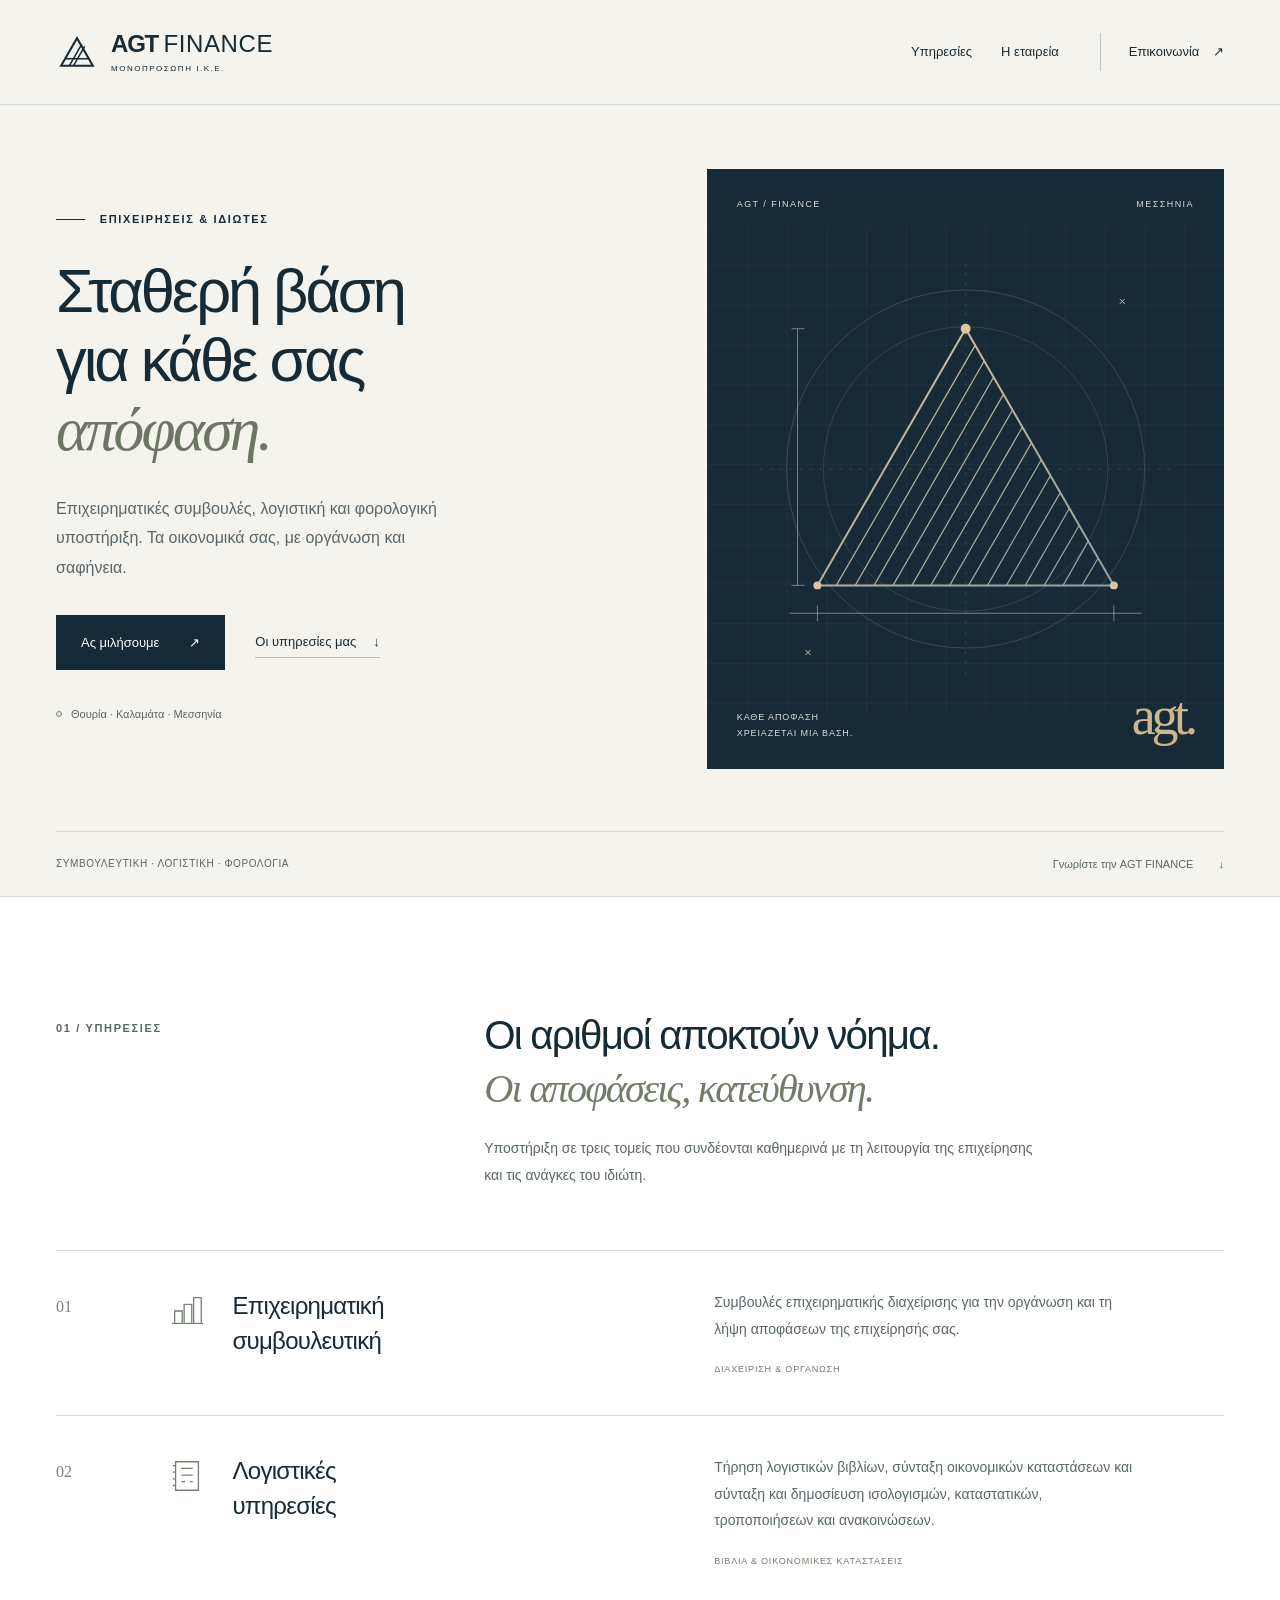
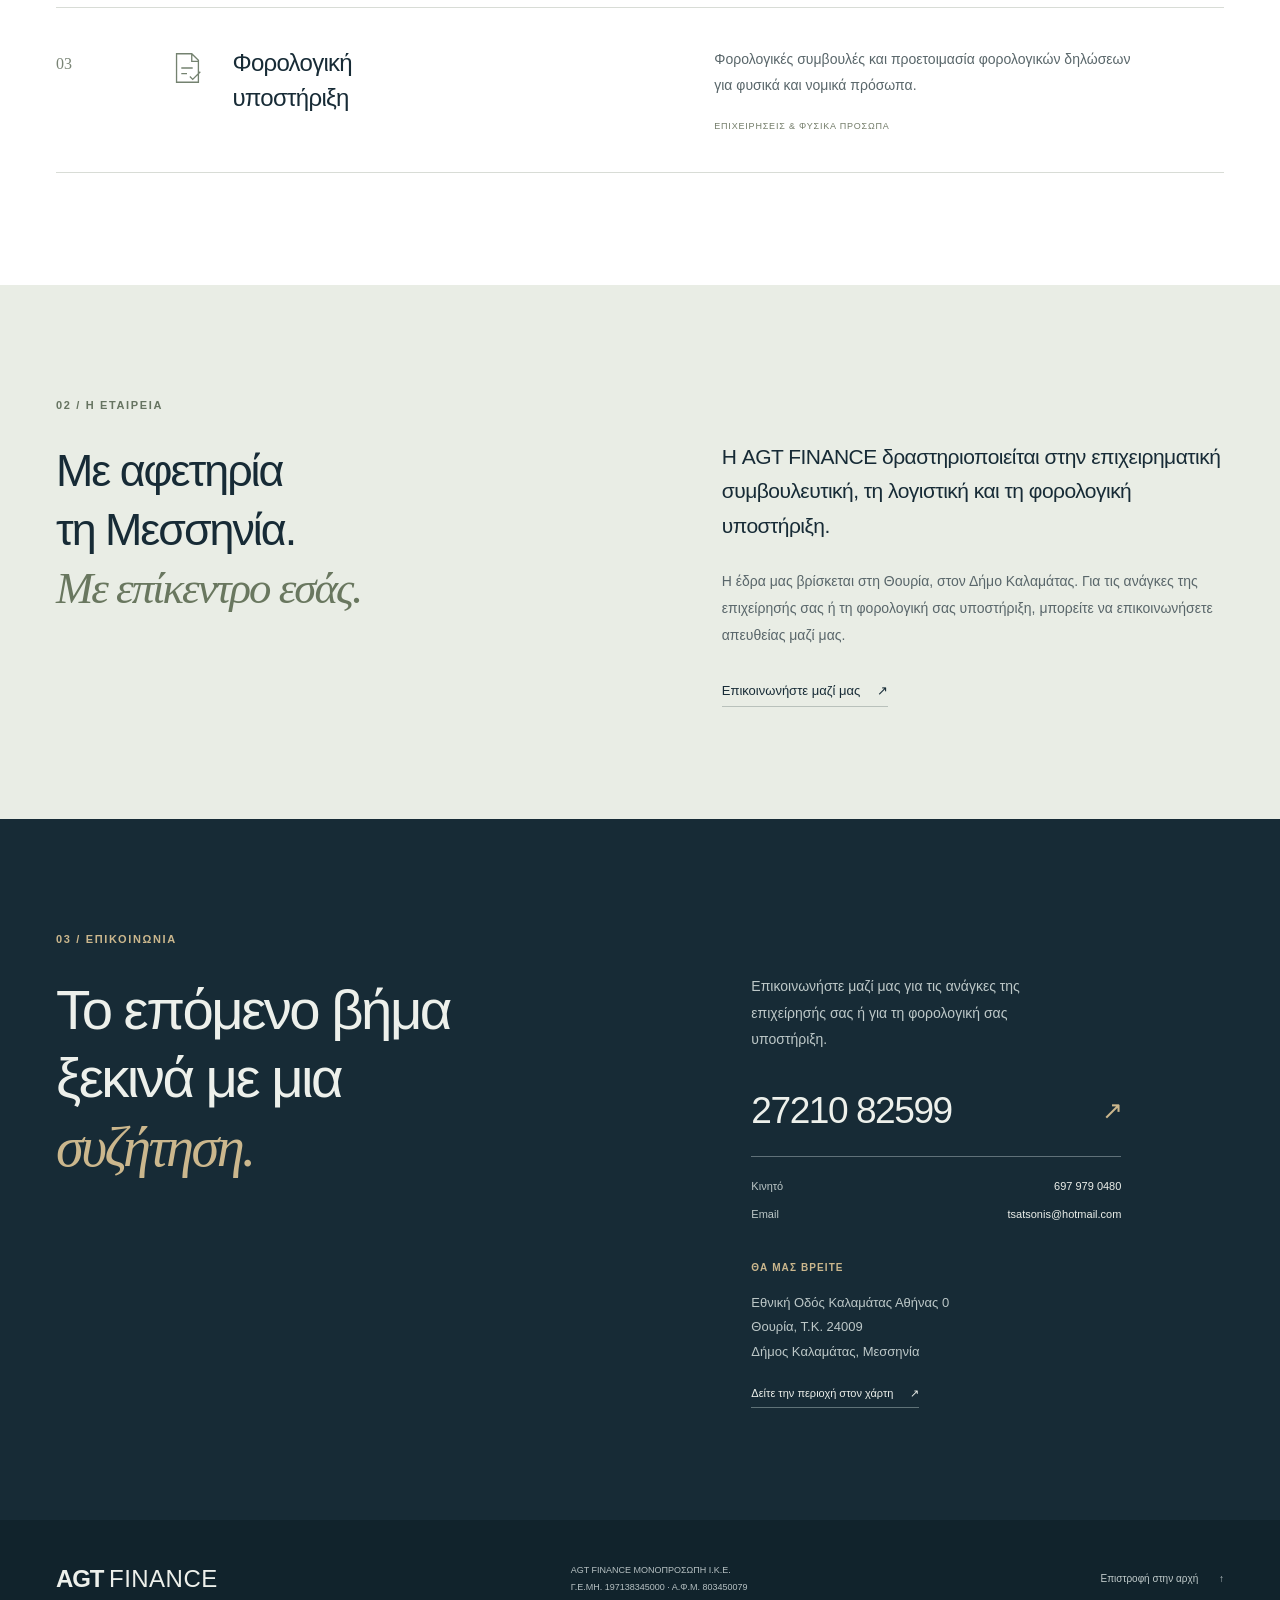
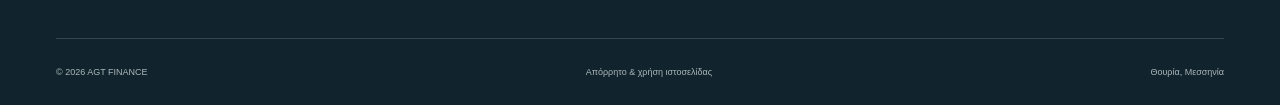
==== commit 58f9d316: "Remove detailed corporate information section" ====
--- a/index.html
+++ b/index.html
@@ -5,7 +5,7 @@
   <meta name="viewport" content="width=device-width, initial-scale=1">
   <meta name="theme-color" content="#172b36">
   <title>AGT FINANCE | Επιχειρηματικές, λογιστικές & φορολογικές υπηρεσίες</title>
-  <meta name="description" content="AGT FINANCE ΜΟΝΟΠΡΟΣΩΠΗ Ι.Κ.Ε. — Συμβουλές επιχειρηματικής διαχείρισης, λογιστικές και φορολογικές υπηρεσίες στη Μεσσηνία. Εταιρικά στοιχεία και επικοινωνία.">
+  <meta name="description" content="AGT FINANCE ΜΟΝΟΠΡΟΣΩΠΗ Ι.Κ.Ε. — Συμβουλές επιχειρηματικής διαχείρισης, λογιστικές και φορολογικές υπηρεσίες στη Μεσσηνία. Θουρία, Μεσσηνία.">
   <link rel="canonical" href="https://kl1me.github.io/agt-finance/">
   <meta property="og:type" content="website">
   <meta property="og:locale" content="el_GR">
@@ -52,7 +52,6 @@
       <nav class="navigation" id="navigation" aria-label="Κύρια πλοήγηση">
         <a href="#services">Υπηρεσίες</a>
         <a href="#company">Η εταιρεία</a>
-        <a href="#transparency">Εταιρικά στοιχεία</a>
         <a class="nav-contact" href="#contact">Επικοινωνία <span aria-hidden="true">↗</span></a>
       </nav>
     </div>
@@ -125,67 +124,14 @@
     <section class="about section" id="company" aria-labelledby="company-title">
       <div class="container about-grid">
         <div class="about-intro"><p class="eyebrow">02 / Η ΕΤΑΙΡΕΙΑ</p><h2 id="company-title">Με αφετηρία<br>τη Μεσσηνία.<br><em>Με επίκεντρο εσάς.</em></h2></div>
-        <div class="about-copy"><p class="lead">Η AGT FINANCE δραστηριοποιείται στην επιχειρηματική συμβουλευτική, τη λογιστική και τη φορολογική υποστήριξη.</p><p>Με έδρα στον Δήμο Καλαμάτας, η εταιρεία συστάθηκε την 1η Νοεμβρίου 2026 ως Μονοπρόσωπη Ιδιωτική Κεφαλαιουχική Εταιρεία. Μοναδικός εταίρος και διαχειριστής είναι ο Αθανάσιος Τσατσώνης.</p><a class="text-link" href="#transparency">Δείτε τα εταιρικά στοιχεία <span aria-hidden="true">↗</span></a></div>
+        <div class="about-copy"><p class="lead">Η AGT FINANCE δραστηριοποιείται στην επιχειρηματική συμβουλευτική, τη λογιστική και τη φορολογική υποστήριξη.</p><p>Η έδρα μας βρίσκεται στη Θουρία, στον Δήμο Καλαμάτας. Για τις ανάγκες της επιχείρησής σας ή τη φορολογική σας υποστήριξη, μπορείτε να επικοινωνήσετε απευθείας μαζί μας.</p><a class="text-link" href="#contact">Επικοινωνήστε μαζί μας <span aria-hidden="true">↗</span></a></div>
       </div>
     </section>
 
-    <section class="transparency section" id="transparency" aria-labelledby="transparency-title">
-      <div class="container">
-        <div class="section-heading"><p class="eyebrow">03 / ΕΤΑΙΡΙΚΗ ΔΙΑΦΑΝΕΙΑ</p><div><h2 id="transparency-title">Η εταιρεία, <em>με διαφάνεια.</em></h2><p>Στοιχεία από την ανακοίνωση σύστασης και το καταστατικό της 01/11/2026.</p></div></div>
-        <div class="legal-grid">
-          <div class="company-details">
-            <h3 class="small-heading">ΤΑΥΤΟΤΗΤΑ ΕΤΑΙΡΕΙΑΣ</h3>
-            <dl class="details-list">
-              <div><dt>Επωνυμία</dt><dd>AGT FINANCE ΜΟΝΟΠΡΟΣΩΠΗ Ι.Κ.Ε.</dd></div>
-              <div><dt>Διακριτικός τίτλος</dt><dd>AGT FINANCE Ι.Κ.Ε.</dd></div>
-              <div><dt>Λατινική επωνυμία</dt><dd>AGT FINANCE SINGLE MEMBER P.C.</dd></div>
-              <div><dt>Νομική μορφή</dt><dd>Μονοπρόσωπη Ιδιωτική Κεφαλαιουχική Εταιρεία</dd></div>
-              <div><dt>Αριθμός Γ.Ε.ΜΗ.</dt><dd><a href="https://publicity.businessportal.gr/company/197138345000" target="_blank" rel="noopener noreferrer">197138345000 <span aria-hidden="true">↗</span></a></dd></div>
-              <div><dt>Ευρωπαϊκός ταυτοποιητής</dt><dd>ELGEMI.197138345000</dd></div>
-              <div><dt>Α.Φ.Μ. / Δ.Ο.Υ.</dt><dd>803450079 / Καλαμάτας</dd></div>
-              <div><dt>Αρμόδια υπηρεσία Γ.Ε.ΜΗ.</dt><dd>Επιμελητήριο Μεσσηνίας</dd></div>
-              <div><dt>Έδρα</dt><dd>Δήμος Καλαμάτας, Μεσσηνία</dd></div>
-              <div><dt>Διεύθυνση έδρας</dt><dd>Εθνική Οδός Καλαμάτας Αθήνας 0,<br>Θουρία, Τ.Κ. 24009</dd></div>
-              <div><dt>Ημερομηνία σύστασης</dt><dd><time datetime="2026-11-01">01/11/2026</time></dd></div>
-              <div><dt>Εταιρική κατάσταση</dt><dd>Ενεργή <small class="verified-date">Έλεγχος Γ.Ε.ΜΗ.: 17/11/2026</small></dd></div>
-              <div><dt>Διάρκεια</dt><dd>Αορίστου χρόνου</dd></div>
-              <div><dt>Εταιρικό κεφάλαιο</dt><dd>1.000,00 €</dd></div>
-              <div><dt>Εγγυητικές εισφορές</dt><dd>0,00 €</dd></div>
-              <div><dt>Εξωκεφαλαιακές εισφορές</dt><dd>0,00 €</dd></div>
-              <div><dt>Εταιρικά μερίδια</dt><dd>100 κεφαλαιακά μερίδια, ονομαστικής αξίας 10,00 € το καθένα</dd></div>
-            </dl>
-          </div>
-          <aside class="partner-panel" aria-labelledby="partner-title">
-            <div class="partner-avatar" aria-hidden="true">ΑΤ</div>
-            <p class="small-heading">ΔΙΑΧΕΙΡΙΣΗ & ΕΚΠΡΟΣΩΠΗΣΗ</p>
-            <h3 id="partner-title">Αθανάσιος<br>Τσατσώνης</h3>
-            <p class="partner-role">Μοναδικός εταίρος & διαχειριστής</p>
-            <dl class="partner-details">
-              <div><dt>Συμμετοχή</dt><dd>100%</dd></div>
-              <div><dt>Κατηγορία εισφορών</dt><dd>Κεφαλαιακές, σε μετρητά</dd></div>
-              <div><dt>Κεφαλαιακή εισφορά</dt><dd>1.000,00 € · 100 μερίδια</dd></div>
-              <div><dt>Εκπροσώπηση</dt><dd>Μεμονωμένα, για αόριστο χρόνο</dd></div>
-              <div><dt>Διεύθυνση εταίρου</dt><dd class="pending-address">Δεν αναφέρεται στο διαθέσιμο καταστατικό.</dd></div>
-            </dl>
-          </aside>
-        </div>
-        <details class="activity-details"><summary><span>Αναλυτικές δραστηριότητες & κωδικοί ΚΑΔ</span><span class="details-plus" aria-hidden="true">+</span></summary>
-          <ul class="activity-list">
-            <li><code>70201000</code><span>Υπηρεσίες παροχής συμβουλών επιχειρηματικής διαχείρισης <strong>Κύρια δραστηριότητα</strong></span></li>
-            <li><code>69202201</code><span>Υπηρεσίες λογιστή για σύνταξη οικονομικών καταστάσεων και φορολογικών δηλώσεων</span></li>
-            <li><code>69202202</code><span>Υπηρεσίες σύνταξης και δημοσίευσης ισολογισμών, καταστατικών, τροποποιήσεων, ανακοινώσεων κ.λπ.</span></li>
-            <li><code>69202300</code><span>Υπηρεσίες τήρησης λογιστικών βιβλίων</span></li>
-            <li><code>69203100</code><span>Υπηρεσίες παροχής φορολογικών συμβουλών σε νομικά πρόσωπα και προετοιμασία φορολογικών δηλώσεων</span></li>
-            <li><code>69203200</code><span>Υπηρεσίες παροχής φορολογικών συμβουλών σε φυσικά πρόσωπα και προετοιμασία φορολογικών δηλώσεων</span></li>
-          </ul>
-        </details>
-        <p class="source-note">Πηγή: ανακοίνωση σύστασης Γ.Ε.ΜΗ. 197138345000/Α, 01/11/2026. Η κατάσταση και τα στοιχεία επικοινωνίας διασταυρώθηκαν στη <a href="https://publicity.businessportal.gr/company/197138345000" target="_blank" rel="noopener noreferrer">δημοσιότητα Γ.Ε.ΜΗ. <span aria-hidden="true">↗</span></a> στις 17/11/2026. Εκεί είναι διαθέσιμες και τυχόν μεταγενέστερες καταχωρίσεις.</p>
-      </div>
-    </section>
 
     <section class="contact section" id="contact" aria-labelledby="contact-title">
       <div class="container contact-grid">
-        <div><p class="eyebrow">04 / ΕΠΙΚΟΙΝΩΝΙΑ</p><h2 id="contact-title">Το επόμενο βήμα<br>ξεκινά με μια<br><em>συζήτηση.</em></h2></div>
+        <div><p class="eyebrow">03 / ΕΠΙΚΟΙΝΩΝΙΑ</p><h2 id="contact-title">Το επόμενο βήμα<br>ξεκινά με μια<br><em>συζήτηση.</em></h2></div>
         <div class="contact-info"><p>Επικοινωνήστε μαζί μας για τις ανάγκες της επιχείρησής σας ή για τη φορολογική σας υποστήριξη.</p><a class="phone-link" href="tel:+302721082599" aria-label="Καλέστε στο 27210 82599">27210 82599 <span aria-hidden="true">↗</span></a><div class="contact-extra"><a href="tel:+306979790480">Κινητό <span>697 979 0480</span></a><a href="mailto:tsatsonis@hotmail.com">Email <span>tsatsonis@hotmail.com</span></a></div><div class="contact-address"><span class="small-heading">ΘΑ ΜΑΣ ΒΡΕΙΤΕ</span><address>Εθνική Οδός Καλαμάτας Αθήνας 0<br>Θουρία, Τ.Κ. 24009<br>Δήμος Καλαμάτας, Μεσσηνία</address><a class="text-link" href="https://www.google.com/maps/search/?api=1&query=Εθνική+Οδός+Καλαμάτας+Αθήνας+Θουρία+24009" target="_blank" rel="noopener noreferrer">Δείτε την περιοχή στον χάρτη <span aria-hidden="true">↗</span></a></div></div>
       </div>
     </section>
@@ -201,7 +147,7 @@
     <h2 id="privacy-title">Απόρρητο & χρήση</h2>
     <p>Η ιστοσελίδα παρέχει πληροφορίες για την AGT FINANCE ΜΟΝΟΠΡΟΣΩΠΗ Ι.Κ.Ε. και τις δραστηριότητές της. Το περιεχόμενο δεν αποτελεί εξατομικευμένη λογιστική, φορολογική ή επιχειρηματική συμβουλή.</p>
     <h3>Δεδομένα περιήγησης</h3><p>Η ιστοσελίδα δεν περιλαμβάνει φόρμα επικοινωνίας, εργαλεία ανάλυσης επισκεψιμότητας, διαφημιστικούς ιχνηλάτες ή ενσωματωμένους χάρτες και δεν εγκαθιστά cookies από τον κώδικά της.</p><p>Η φιλοξενία παρέχεται από το GitHub Pages. Κατά την επίσκεψή σας, το GitHub ενδέχεται να επεξεργάζεται τεχνικά δεδομένα, όπως τη διεύθυνση IP, σύμφωνα με τη <a href="https://docs.github.com/en/site-policy/privacy-policies/github-general-privacy-statement" target="_blank" rel="noopener noreferrer">δική του δήλωση απορρήτου</a>.</p>
-    <h3>Εξωτερικοί σύνδεσμοι</h3><p>Οι σύνδεσμοι προς τη δημοσιότητα Γ.Ε.ΜΗ. και το Google Maps οδηγούν σε ιστοσελίδες τρίτων, με τους δικούς τους όρους και πολιτικές απορρήτου.</p>
+    <h3>Εξωτερικοί σύνδεσμοι</h3><p>Ο σύνδεσμος προς το Google Maps οδηγεί σε ιστοσελίδα τρίτου, με τους δικούς της όρους και πολιτική απορρήτου.</p>
     <h3>Επικοινωνία</h3><p>Για ζητήματα που αφορούν την ιστοσελίδα ή τα δημοσιευμένα εταιρικά στοιχεία, καλέστε στο <a href="tel:+306979790480">697 979 0480</a> ή απευθυνθείτε στην εταιρική έδρα.</p><p class="privacy-date">Τελευταία ενημέρωση: 17/11/2026</p>
     <button class="button button-dark" type="button" data-close-privacy>Κλείσιμο <span aria-hidden="true">↗</span></button>
   </dialog>
--- a/styles.css
+++ b/styles.css
@@ -421,168 +421,10 @@
 .about-copy .text-link {
   margin-top:25px
 }
-.transparency {
-  background:var(--paper)
-}
-.transparency .section-heading {
-  margin-bottom:48px
-}
-.legal-grid {
-  display:grid;
-  grid-template-columns:1.7fr 1fr;
-  gap:7%;
-  align-items:start
-}
 .small-heading {
   font-size:10px;
   letter-spacing:.11em;
   font-weight:600
-}
-.company-details>.small-heading {
-  padding-bottom:24px;
-  border-bottom:1px solid #bac3bd
-}
-.details-list {
-  margin:0
-}
-.details-list>div {
-  display:grid;
-  grid-template-columns:1fr 1.4fr;
-  gap:24px;
-  padding:14px 0;
-  border-bottom:1px solid var(--line);
-  font-size:12px;
-  line-height:1.75
-}
-.details-list dt {
-  color:var(--muted)
-}
-.details-list dd {
-  margin:0;
-  overflow-wrap:anywhere
-}
-.details-list dd>a {
-  border-bottom:1px solid #afb9af
-}
-.details-list dd>a span {
-  margin-left:6px
-}
-.partner-panel {
-  background:#e7ebe3;
-  padding:33px 29px
-}
-.partner-avatar {
-  border:1px solid #a4b09d;
-  border-radius:50%;
-  width:49px;
-  height:49px;
-  display:flex;
-  align-items:center;
-  justify-content:center;
-  font-family:var(--serif);
-  font-size:18px;
-  color:#66745e;
-  margin-bottom:30px
-}
-.partner-panel>.small-heading {
-  font-size:9px;
-  color:#586653;
-  margin-bottom:17px
-}
-.partner-panel h3 {
-  font-family:var(--serif);
-  font-size:35px;
-  line-height:1.2;
-  letter-spacing:-.03em
-}
-.partner-role {
-  font-size:11px;
-  color:var(--muted);
-  margin:17px 0 28px
-}
-.partner-details {
-  margin:0;
-  border-top:1px solid #c6cec0
-}
-.partner-details>div {
-  padding:15px 0;
-  border-bottom:1px solid #c6cec0;
-  font-size:12px
-}
-.partner-details dt {
-  font-size:10px;
-  color:#5c6857;
-  margin-bottom:4px
-}
-.partner-details dd {
-  margin:0;
-  overflow-wrap:anywhere
-}
-.pending-address {
-  color:#695c3f
-}
-.activity-details {
-  margin-top:45px;
-  border-top:1px solid #bcc6bf;
-  border-bottom:1px solid #bcc6bf
-}
-.activity-details summary {
-  display:flex;
-  justify-content:space-between;
-  align-items:center;
-  gap:20px;
-  padding:22px 0;
-  font-size:14px;
-  cursor:pointer;
-  list-style:none
-}
-.activity-details summary::-webkit-details-marker {
-  display:none
-}
-.details-plus {
-  font-size:24px;
-  font-weight:300;
-  line-height:1
-}
-.activity-details[open] .details-plus {
-  transform:rotate(45deg)
-}
-.activity-list {
-  list-style:none;
-  margin:0;
-  padding:0 0 18px
-}
-.activity-list li {
-  display:flex;
-  gap:32px;
-  padding:15px 0;
-  border-top:1px solid var(--line);
-  font-size:12px;
-  color:var(--muted)
-}
-.activity-list code {
-  font-size:12px;
-  color:var(--ink);
-  padding-top:2px;
-  min-width:65px
-}
-.activity-list strong {
-  display:block;
-  font-size:10px;
-  margin-top:4px;
-  font-weight:500;
-  color:var(--ink)
-}
-.source-note {
-  font-size:11px;
-  color:var(--muted);
-  line-height:1.9;
-  max-width:790px;
-  margin-top:22px
-}
-.source-note a {
-  text-decoration:underline;
-  text-underline-offset:3px
 }
 .contact {
   background:var(--ink);
@@ -834,20 +676,6 @@
   }
   .about-copy .lead {
     font-size:19px
-  }
-  .legal-grid {
-    gap:5%;
-    grid-template-columns:1.5fr 1fr
-  }
-  .partner-panel {
-    padding:28px 24px
-  }
-  .details-list>div {
-    gap:16px;
-    grid-template-columns:1fr 1.25fr
-  }
-  .partner-panel h3 {
-    font-size:31px
   }
   .contact-grid {
     gap:9%
@@ -1033,47 +861,6 @@
   .about-copy p {
     font-size:12px
   }
-  .legal-grid {
-    grid-template-columns:1fr;
-    gap:35px
-  }
-  .partner-panel {
-    padding:28px;
-    display:grid;
-    grid-template-columns:1fr 1fr;
-    column-gap:32px
-  }
-  .partner-avatar {
-    grid-column:1;
-    grid-row:1;
-    margin-bottom:24px
-  }
-  .partner-panel>.small-heading {
-    grid-column:1;
-    grid-row:2
-  }
-  .partner-panel h3 {
-    grid-column:1;
-    grid-row:3;
-    font-size:34px
-  }
-  .partner-role {
-    grid-column:1;
-    grid-row:4;
-    align-self:start
-  }
-  .partner-details {
-    grid-column:2;
-    grid-row:1/6;
-    border-top:0
-  }
-  .partner-details>div:first-child {
-    padding-top:0
-  }
-  .details-list>div {
-    grid-template-columns:1fr 1.65fr;
-    font-size:12px
-  }
   .contact-grid {
     gap:8%
   }
@@ -1259,64 +1046,8 @@
     font-size:12px;
     margin-top:20px
   }
-  .legal-grid {
-    gap:29px
-  }
-  .details-list>div {
-    grid-template-columns:1fr 1.2fr;
-    gap:18px;
-    padding:13px 0;
-    font-size:11px
-  }
-  .details-list dt {
-    font-size:10px
-  }
   .small-heading {
     font-size:9px
-  }
-  .company-details>.small-heading {
-    padding-bottom:20px
-  }
-  .partner-panel {
-    display:block;
-    padding:28px
-  }
-  .partner-panel>.small-heading {
-    margin-top:0
-  }
-  .partner-panel h3 {
-    font-size:35px
-  }
-  .partner-role {
-    font-size:11px;
-    margin:17px 0 25px
-  }
-  .partner-details {
-    border-top:1px solid #c6cec0
-  }
-  .partner-details>div:first-child {
-    padding-top:15px
-  }
-  .partner-avatar {
-    margin-bottom:28px
-  }
-  .activity-details {
-    margin-top:31px
-  }
-  .activity-details summary {
-    font-size:12px;
-    line-height:1.6
-  }
-  .activity-list li {
-    gap:17px;
-    font-size:11px
-  }
-  .activity-list code {
-    font-size:11px;
-    min-width:59px
-  }
-  .source-note {
-    font-size:10px
   }
   .contact-grid {
     grid-template-columns:1fr;
@@ -1424,7 +1155,7 @@
   .section,.hero {
     padding:25px 0
   }
-  .hero-grid,.about-grid,.contact-grid,.legal-grid {
+  .hero-grid,.about-grid,.contact-grid {
     display:block
   }
   .hero h1 {
@@ -1433,14 +1164,10 @@
   h2 {
     font-size:27px
   }
-  .contact,.footer,.partner-panel {
+  .contact,.footer {
     color:#000;
     background:#fff
   }
-  .partner-panel {
-    margin-top:25px;
-    border:1px solid #bbb
-  }
   .contact-info {
     padding-top:20px
   }
@@ -1456,24 +1183,12 @@
   .footer-bottom {
     border-color:#bbb
   }
-  .activity-details {
-    display:none
-  }
   .service-row {
     break-inside:avoid
   }
   .section-heading {
     margin-bottom:20px
   }
-  .details-list>div {
-    break-inside:avoid
-  }
-}
-.verified-date {
-  display:block;
-  font-size:10px;
-  color:var(--muted);
-  margin-top:3px
 }
 .contact-extra {
   max-width:370px;
